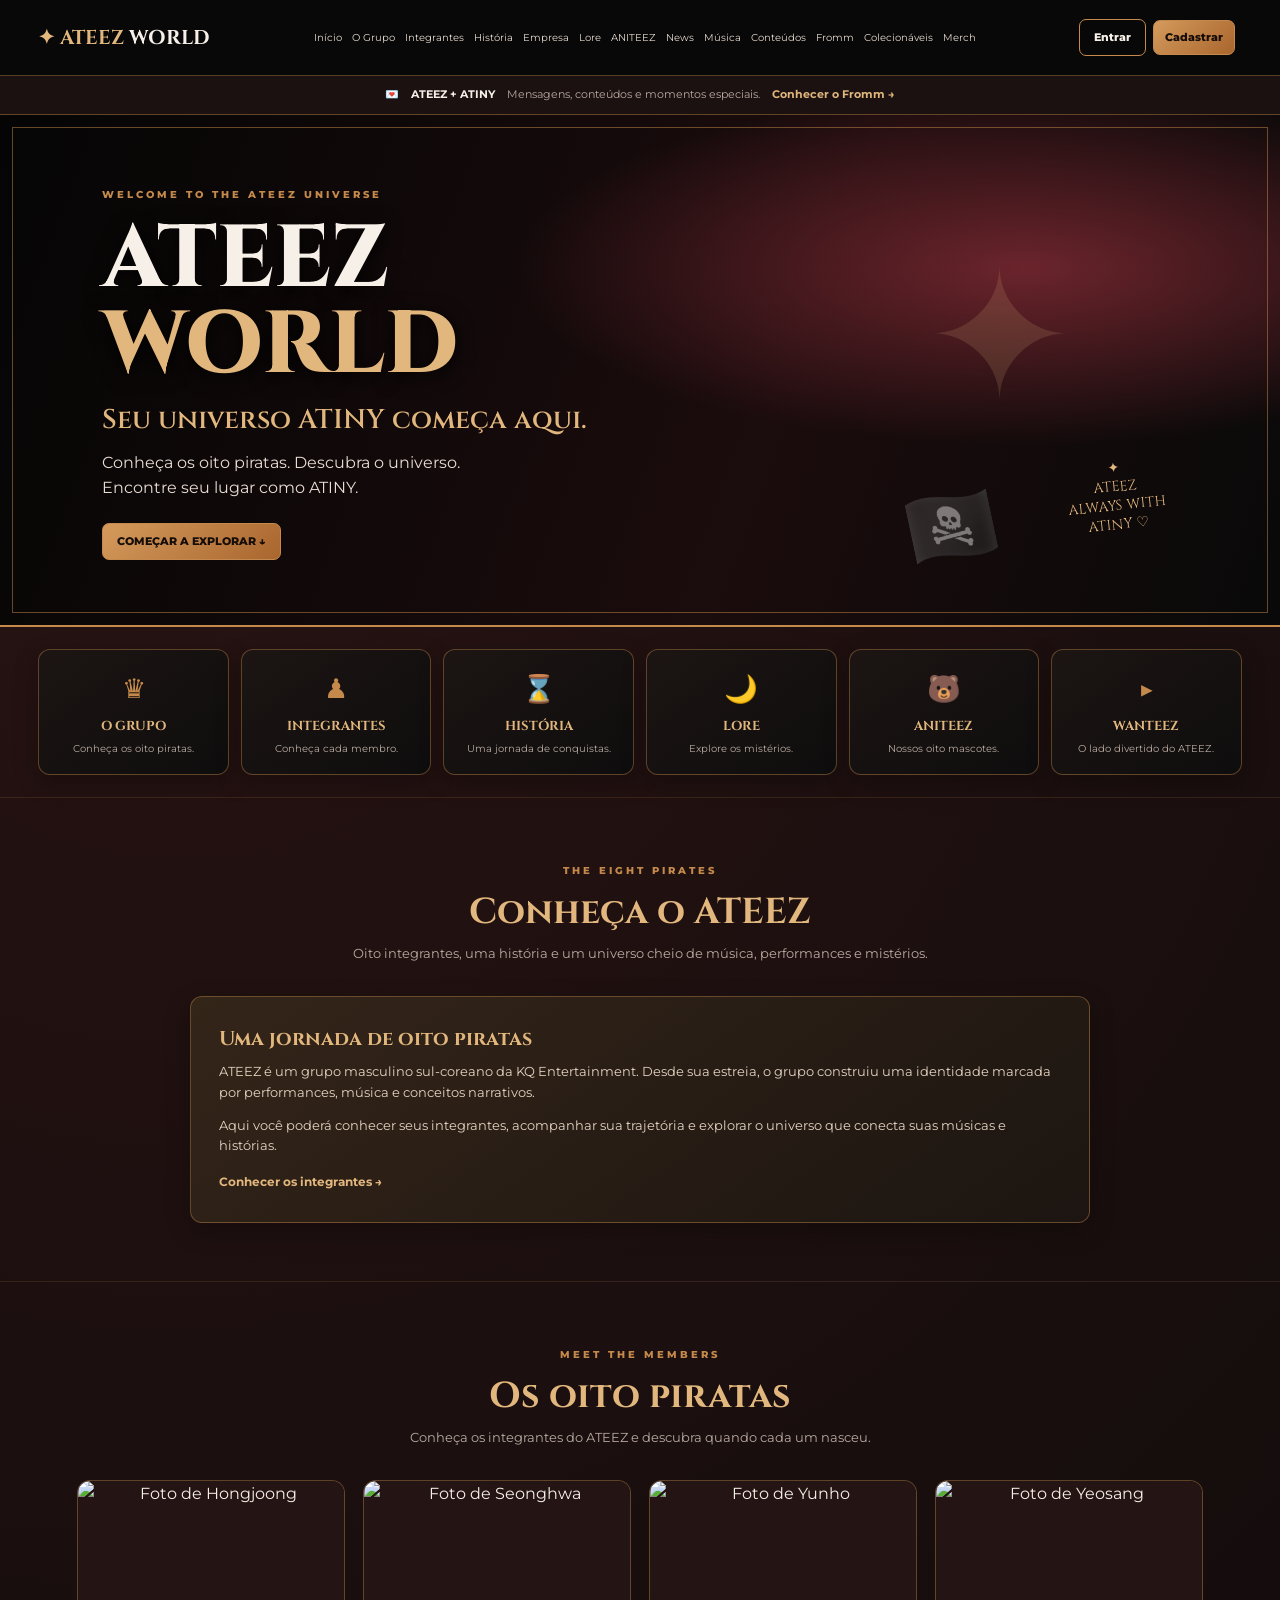
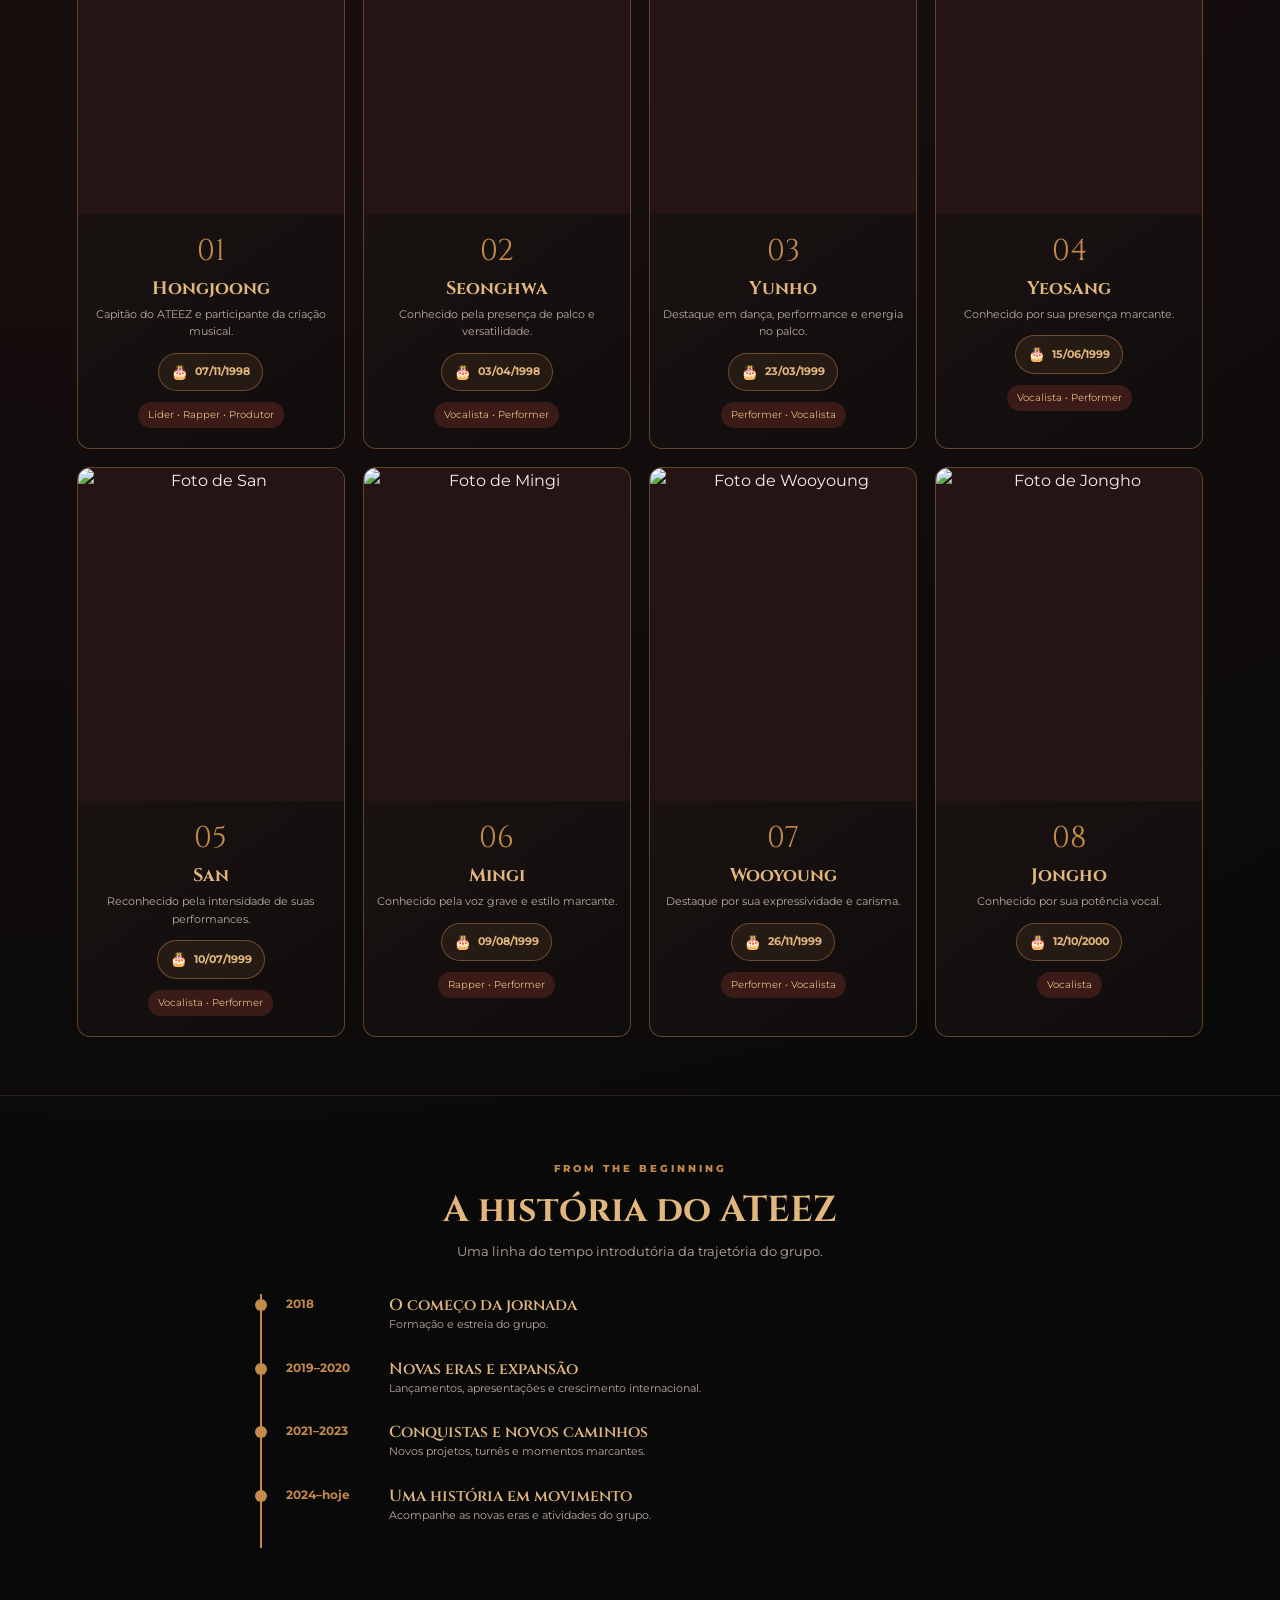
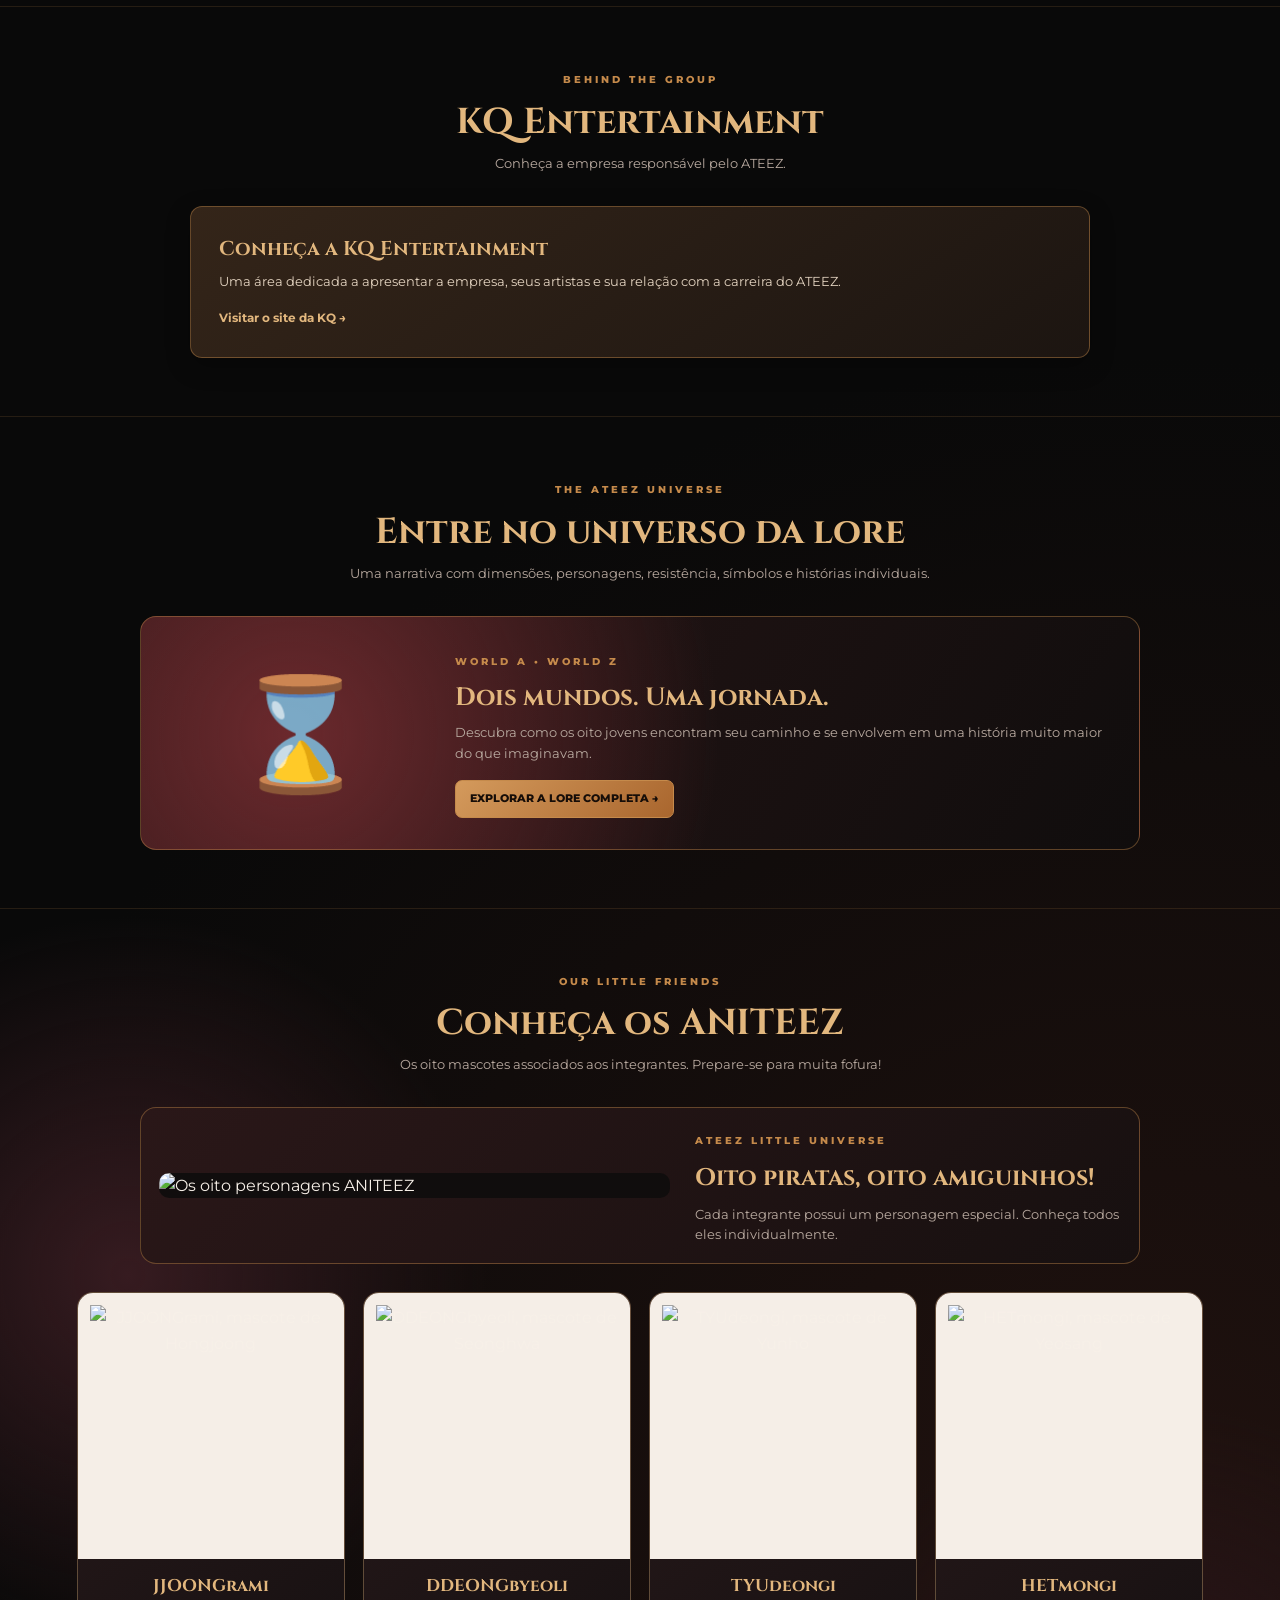
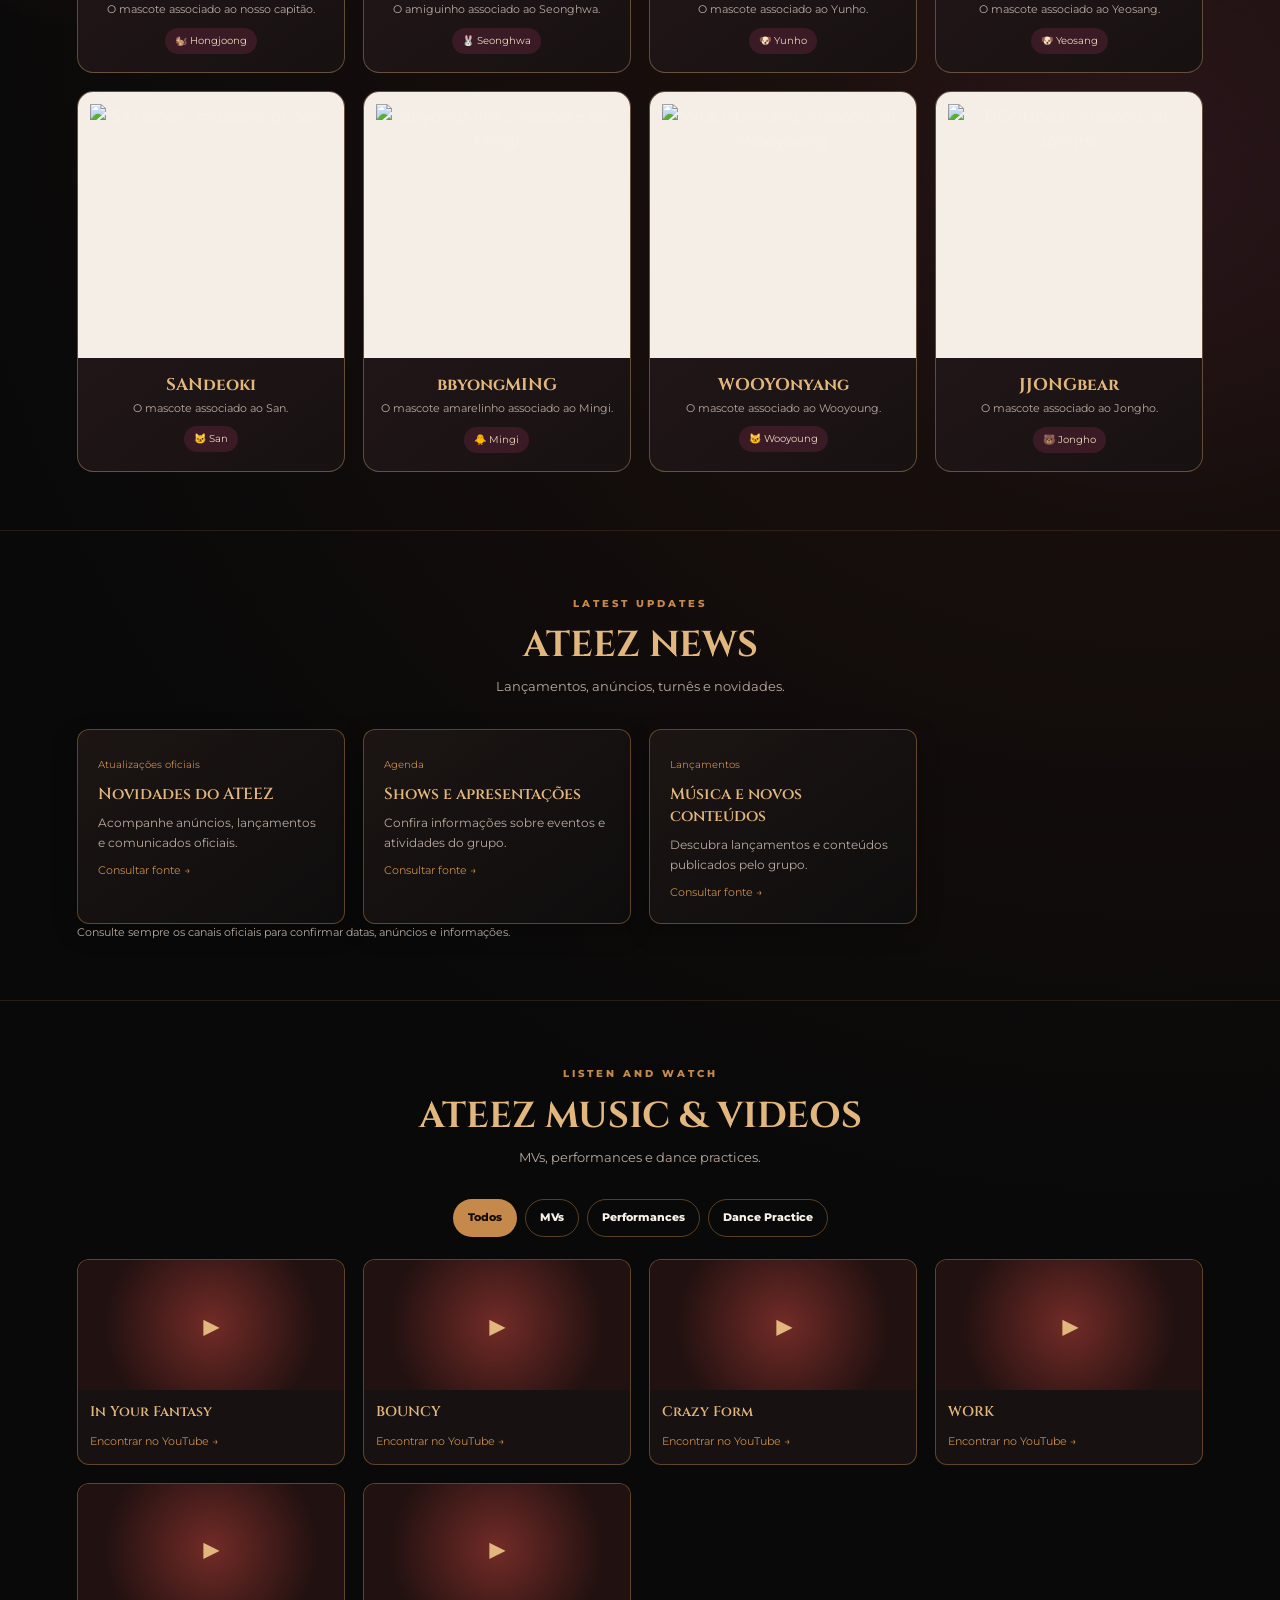
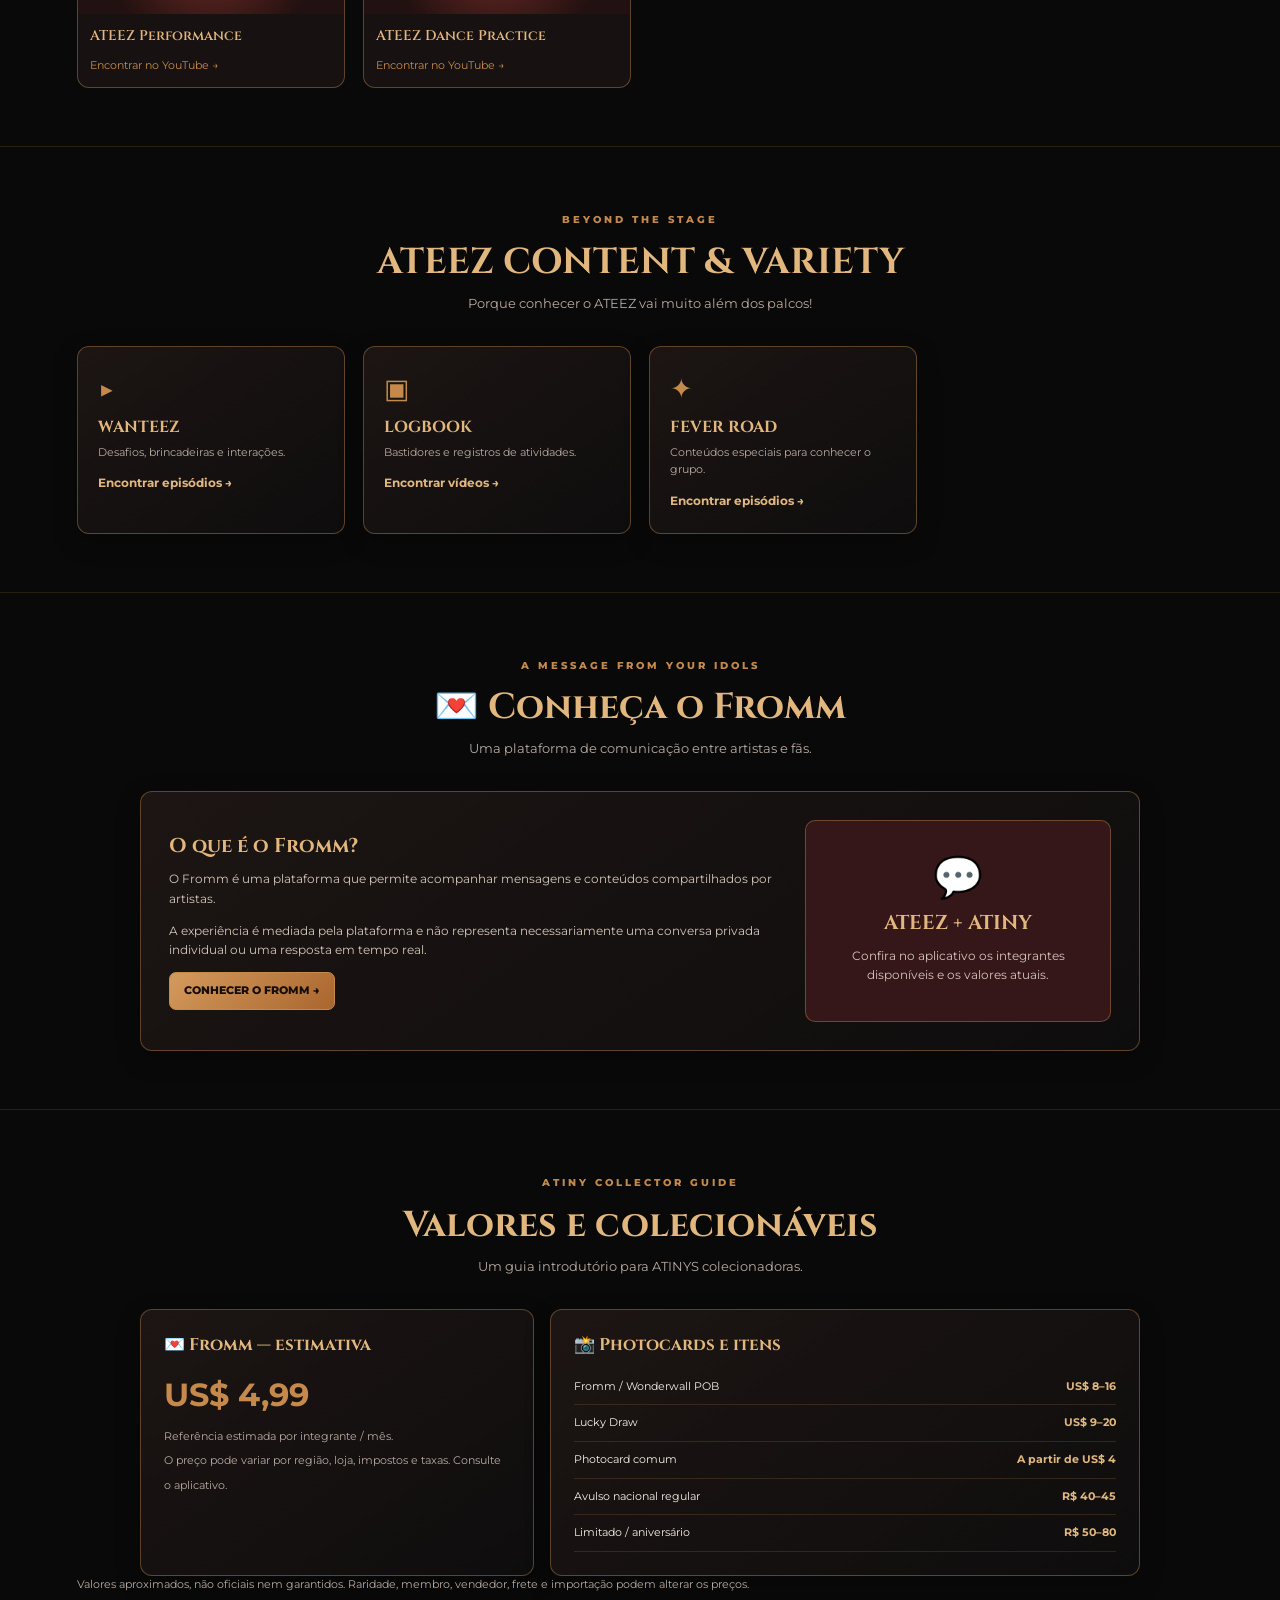
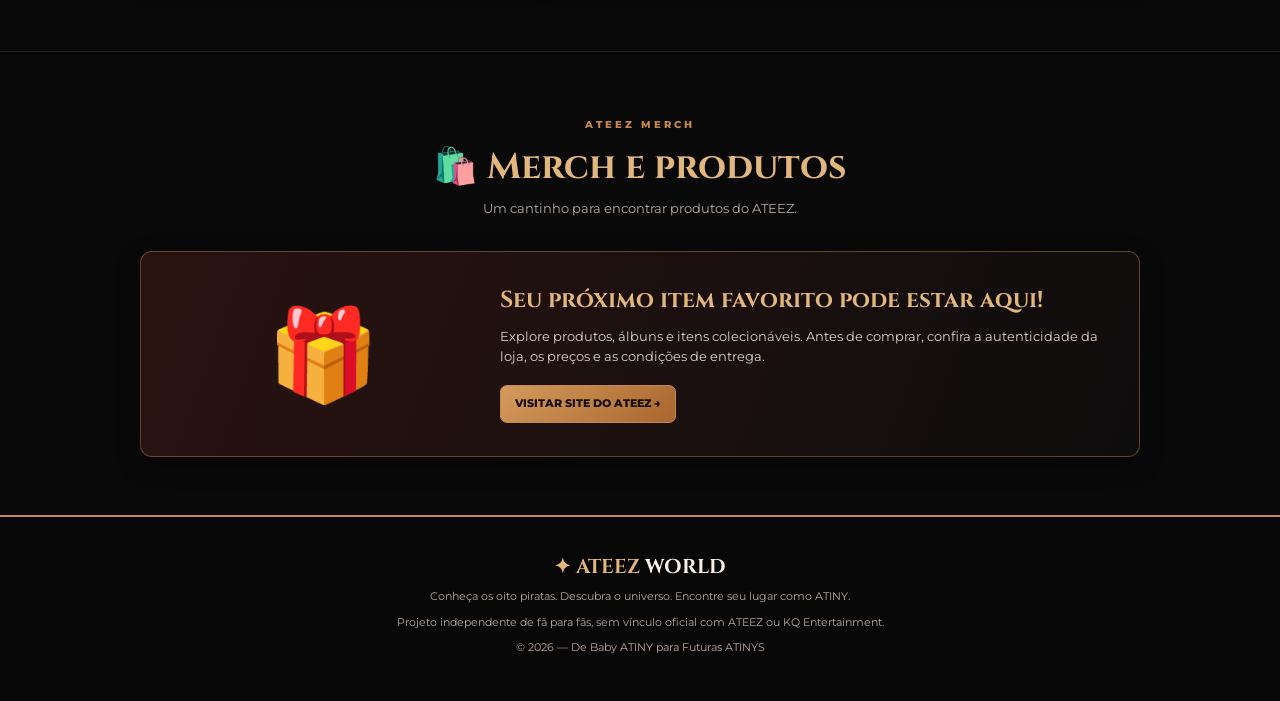
==== index.html @ a3a718c3 "Atualização Ateez World" ====
<!DOCTYPE html>
<html lang="pt-BR">
<head>
    <meta charset="UTF-8">
    <meta name="viewport" content="width=device-width, initial-scale=1.0">
    <meta name="description" content="ATEEZ WORLD — Conheça os oito piratas, descubra a lore e encontre seu lugar como ATINY.">
    <title>ATEEZ WORLD | Universo ATINY</title>

    <link rel="preconnect" href="https://fonts.googleapis.com">
    <link rel="preconnect" href="https://fonts.gstatic.com" crossorigin>
    <link href="https://fonts.googleapis.com/css2?family=Cinzel:wght@400;500;600;700;800&family=Montserrat:wght@400;500;600;700;800&display=swap" rel="stylesheet">

    <link rel="stylesheet" href="style.css">
    <script src="main.js" defer></script>
</head>

<body>

<header class="site-header">
    <a href="index.html" class="logo">✦ ATEEZ <span>WORLD</span></a>

    <button class="menu-toggle" id="menuToggle" aria-label="Abrir menu" aria-expanded="false">☰</button>

    <nav id="mainNav">
        <a href="#inicio">Início</a>
        <a href="#grupo">O Grupo</a>
        <a href="#integrantes">Integrantes</a>
        <a href="#historia">História</a>
        <a href="#empresa">Empresa</a>
        <a href="lore.html">Lore</a>
        <a href="#aniteez">ANITEEZ</a>
        <a href="#noticias">News</a>
        <a href="#videos">Música</a>
        <a href="#conteudos">Conteúdos</a>
        <a href="#fromm">Fromm</a>
        <a href="#colecionaveis">Colecionáveis</a>
        <a href="#merch">Merch</a>
    </nav>

    <div class="account-actions">
        <button class="outline" id="loginButton">Entrar</button>
        <button class="primary small" id="registerButton">Cadastrar</button>
        <span id="userGreeting"></span>
        <button class="outline hidden" id="logoutButton">Sair</button>
    </div>
</header>

<div class="fromm-strip">
    💌 <strong>ATEEZ + ATINY</strong>
    <span>Mensagens, conteúdos e momentos especiais.</span>
    <a href="#fromm">Conhecer o Fromm →</a>
</div>

<main>

    <!-- INÍCIO -->
    <section id="inicio" class="hero">
        <div class="hero-copy">
            <span class="eyebrow">WELCOME TO THE ATEEZ UNIVERSE</span>
            <h1>ATEEZ<br><em>WORLD</em></h1>
            <h2>Seu universo ATINY começa aqui.</h2>

            <p>
                Conheça os oito piratas.
                Descubra o universo.
                Encontre seu lugar como ATINY.
            </p>

            <a href="#grupo" class="primary">COMEÇAR A EXPLORAR ↓</a>
        </div>

        <div class="hero-note">
            ✦<br>ATEEZ<br>ALWAYS WITH<br>ATINY ♡
        </div>

        <div class="hero-decoration">🏴‍☠️</div>
    </section>

    <!-- ATALHOS -->
    <section class="quick-links">
        <a class="quick-card" href="#grupo">
            <span>♛</span>
            <h3>O GRUPO</h3>
            <p>Conheça os oito piratas.</p>
        </a>

        <a class="quick-card" href="#integrantes">
            <span>♟</span>
            <h3>INTEGRANTES</h3>
            <p>Conheça cada membro.</p>
        </a>

        <a class="quick-card" href="#historia">
            <span>⌛</span>
            <h3>HISTÓRIA</h3>
            <p>Uma jornada de conquistas.</p>
        </a>

        <a class="quick-card" href="lore.html">
            <span>🌙</span>
            <h3>LORE</h3>
            <p>Explore os mistérios.</p>
        </a>

        <a class="quick-card" href="#aniteez">
            <span>🐻</span>
            <h3>ANITEEZ</h3>
            <p>Nossos oito mascotes.</p>
        </a>

        <a class="quick-card" href="#conteudos">
            <span>▶</span>
            <h3>WANTEEZ</h3>
            <p>O lado divertido do ATEEZ.</p>
        </a>
    </section>

    <!-- O GRUPO -->
    <section id="grupo" class="section">
        <header class="section-heading">
            <span class="eyebrow">THE EIGHT PIRATES</span>
            <h2>Conheça o ATEEZ</h2>
            <p>Oito integrantes, uma história e um universo cheio de música, performances e mistérios.</p>
        </header>

        <div class="paper">
            <h3>Uma jornada de oito piratas</h3>
            <p>
                ATEEZ é um grupo masculino sul-coreano da KQ Entertainment.
                Desde sua estreia, o grupo construiu uma identidade marcada
                por performances, música e conceitos narrativos.
            </p>
            <p>
                Aqui você poderá conhecer seus integrantes, acompanhar sua
                trajetória e explorar o universo que conecta suas músicas e histórias.
            </p>
            <a href="#integrantes">Conhecer os integrantes →</a>
        </div>
    </section>

    <!-- INTEGRANTES -->
    <section id="integrantes" class="section">
        <header class="section-heading">
            <span class="eyebrow">MEET THE MEMBERS</span>
            <h2>Os oito piratas</h2>
            <p>Conheça os integrantes do ATEEZ e descubra quando cada um nasceu.</p>
        </header>

        <div id="memberGrid" class="grid member-grid"></div>
    </section>

    <!-- HISTÓRIA -->
    <section id="historia" class="section">
        <header class="section-heading">
            <span class="eyebrow">FROM THE BEGINNING</span>
            <h2>A história do ATEEZ</h2>
            <p>Uma linha do tempo introdutória da trajetória do grupo.</p>
        </header>

        <div class="timeline">
            <article>
                <b>2018</b>
                <div>
                    <h3>O começo da jornada</h3>
                    <p>Formação e estreia do grupo.</p>
                </div>
            </article>

            <article>
                <b>2019–2020</b>
                <div>
                    <h3>Novas eras e expansão</h3>
                    <p>Lançamentos, apresentações e crescimento internacional.</p>
                </div>
            </article>

            <article>
                <b>2021–2023</b>
                <div>
                    <h3>Conquistas e novos caminhos</h3>
                    <p>Novos projetos, turnês e momentos marcantes.</p>
                </div>
            </article>

            <article>
                <b>2024–hoje</b>
                <div>
                    <h3>Uma história em movimento</h3>
                    <p>Acompanhe as novas eras e atividades do grupo.</p>
                </div>
            </article>
        </div>
    </section>

    <!-- EMPRESA -->
    <section id="empresa" class="section">
        <header class="section-heading">
            <span class="eyebrow">BEHIND THE GROUP</span>
            <h2>KQ Entertainment</h2>
            <p>Conheça a empresa responsável pelo ATEEZ.</p>
        </header>

        <div class="paper">
            <h3>Conheça a KQ Entertainment</h3>
            <p>
                Uma área dedicada a apresentar a empresa, seus artistas
                e sua relação com a carreira do ATEEZ.
            </p>
            <a href="https://www.kqent.com/" target="_blank" rel="noopener noreferrer">
                Visitar o site da KQ →
            </a>
        </div>
    </section>

    <!-- LORE -->
    <section id="lore" class="section lore-preview">
        <header class="section-heading">
            <span class="eyebrow">THE ATEEZ UNIVERSE</span>
            <h2>Entre no universo da lore</h2>
            <p>
                Uma narrativa com dimensões, personagens, resistência,
                símbolos e histórias individuais.
            </p>
        </header>

        <div class="lore-preview-art">
            <div class="lore-symbol">⌛</div>
            <div>
                <span class="eyebrow">WORLD A • WORLD Z</span>
                <h3>Dois mundos. Uma jornada.</h3>
                <p>
                    Descubra como os oito jovens encontram seu caminho
                    e se envolvem em uma história muito maior do que imaginavam.
                </p>
                <a href="lore.html" class="primary">EXPLORAR A LORE COMPLETA →</a>
            </div>
        </div>
    </section>

    <!-- ANITEEZ -->
    <section id="aniteez" class="section aniteez-section">
        <header class="section-heading">
            <span class="eyebrow">OUR LITTLE FRIENDS</span>
            <h2>Conheça os ANITEEZ</h2>
            <p>Os oito mascotes associados aos integrantes. Prepare-se para muita fofura!</p>
        </header>

        <div class="aniteez-banner">
            <img
                src="aniteez/aniteez.jpg"
                alt="Os oito personagens ANITEEZ"
                loading="lazy"
            >
            <div>
                <span class="eyebrow">ATEEZ LITTLE UNIVERSE</span>
                <h3>Oito piratas, oito amiguinhos!</h3>
                <p>
                    Cada integrante possui um personagem especial.
                    Conheça todos eles individualmente.
                </p>
            </div>
        </div>

        <div id="aniteezGrid" class="grid aniteez-grid"></div>
    </section>

    <!-- NOTÍCIAS -->
    <section id="noticias" class="section">
        <header class="section-heading">
            <span class="eyebrow">LATEST UPDATES</span>
            <h2>ATEEZ NEWS</h2>
            <p>Lançamentos, anúncios, turnês e novidades.</p>
        </header>

        <div id="newsGrid" class="grid"></div>

        <p class="note">
            Consulte sempre os canais oficiais para confirmar datas,
            anúncios e informações.
        </p>
    </section>

    <!-- MÚSICA E VÍDEOS -->
    <section id="videos" class="section">
        <header class="section-heading">
            <span class="eyebrow">LISTEN AND WATCH</span>
            <h2>ATEEZ MUSIC & VIDEOS</h2>
            <p>MVs, performances e dance practices.</p>
        </header>

        <div class="filters">
            <button class="filter active" data-category="todos">Todos</button>
            <button class="filter" data-category="mv">MVs</button>
            <button class="filter" data-category="performance">Performances</button>
            <button class="filter" data-category="dance">Dance Practice</button>
        </div>

        <div id="videoGrid" class="grid"></div>
    </section>

    <!-- CONTEÚDOS -->
    <section id="conteudos" class="section">
        <header class="section-heading">
            <span class="eyebrow">BEYOND THE STAGE</span>
            <h2>ATEEZ CONTENT & VARIETY</h2>
            <p>Porque conhecer o ATEEZ vai muito além dos palcos!</p>
        </header>

        <div class="grid">
            <article class="tile">
                <span>▶</span>
                <h3>WANTEEZ</h3>
                <p>Desafios, brincadeiras e interações.</p>
                <a href="https://www.youtube.com/results?search_query=ATEEZ+WANTEEZ" target="_blank" rel="noopener noreferrer">Encontrar episódios →</a>
            </article>

            <article class="tile">
                <span>▣</span>
                <h3>LOGBOOK</h3>
                <p>Bastidores e registros de atividades.</p>
                <a href="https://www.youtube.com/results?search_query=ATEEZ+LOGBOOK" target="_blank" rel="noopener noreferrer">Encontrar vídeos →</a>
            </article>

            <article class="tile">
                <span>✦</span>
                <h3>FEVER ROAD</h3>
                <p>Conteúdos especiais para conhecer o grupo.</p>
                <a href="https://www.youtube.com/results?search_query=ATEEZ+FEVER+ROAD" target="_blank" rel="noopener noreferrer">Encontrar episódios →</a>
            </article>
        </div>
    </section>

    <!-- FROMM -->
    <section id="fromm" class="section">
        <header class="section-heading">
            <span class="eyebrow">A MESSAGE FROM YOUR IDOLS</span>
            <h2>💌 Conheça o Fromm</h2>
            <p>Uma plataforma de comunicação entre artistas e fãs.</p>
        </header>

        <div class="split-panel">
            <div>
                <h3>O que é o Fromm?</h3>
                <p>
                    O Fromm é uma plataforma que permite acompanhar
                    mensagens e conteúdos compartilhados por artistas.
                </p>
                <p>
                    A experiência é mediada pela plataforma e não representa
                    necessariamente uma conversa privada individual ou
                    uma resposta em tempo real.
                </p>
                <a class="primary" href="https://linktr.ee/fromm_official" target="_blank" rel="noopener noreferrer">
                    CONHECER O FROMM →
                </a>
            </div>

            <aside>
                <span>💬</span>
                <h3>ATEEZ + ATINY</h3>
                <p>Confira no aplicativo os integrantes disponíveis e os valores atuais.</p>
            </aside>
        </div>
    </section>

    <!-- COLECIONÁVEIS -->
    <section id="colecionaveis" class="section">
        <header class="section-heading">
            <span class="eyebrow">ATINY COLLECTOR GUIDE</span>
            <h2>Valores e colecionáveis</h2>
            <p>Um guia introdutório para ATINYS colecionadoras.</p>
        </header>

        <div class="price-grid">
            <article class="price-card">
                <h3>💌 Fromm — estimativa</h3>
                <strong class="big-price">US$ 4,99</strong>
                <p>Referência estimada por integrante / mês.</p>
                <small>
                    O preço pode variar por região, loja,
                    impostos e taxas. Consulte o aplicativo.
                </small>
            </article>

            <article class="price-card">
                <h3>📸 Photocards e itens</h3>

                <div class="price-row">
                    <span>Fromm / Wonderwall POB</span>
                    <b>US$ 8–16</b>
                </div>
                <div class="price-row">
                    <span>Lucky Draw</span>
                    <b>US$ 9–20</b>
                </div>
                <div class="price-row">
                    <span>Photocard comum</span>
                    <b>A partir de US$ 4</b>
                </div>
                <div class="price-row">
                    <span>Avulso nacional regular</span>
                    <b>R$ 40–45</b>
                </div>
                <div class="price-row">
                    <span>Limitado / aniversário</span>
                    <b>R$ 50–80</b>
                </div>
            </article>
        </div>

        <p class="note">
            Valores aproximados, não oficiais nem garantidos.
            Raridade, membro, vendedor, frete e importação podem alterar os preços.
        </p>
    </section>

    <!-- MERCH -->
    <section id="merch" class="section merch-section">
        <header class="section-heading">
            <span class="eyebrow">ATEEZ MERCH</span>
            <h2>🛍️ Merch e produtos</h2>
            <p>Um cantinho para encontrar produtos do ATEEZ.</p>
        </header>

        <div class="merch-panel">
            <div class="merch-art">🎁</div>
            <div>
                <h3>Seu próximo item favorito pode estar aqui!</h3>
                <p>
                    Explore produtos, álbuns e itens colecionáveis.
                    Antes de comprar, confira a autenticidade da loja,
                    os preços e as condições de entrega.
                </p>
                <a class="primary" href="https://www.ateezofficial.com/" target="_blank" rel="noopener noreferrer">
                    VISITAR SITE DO ATEEZ →
                </a>
            </div>
        </div>
    </section>

    <!-- LOGIN E CADASTRO DEMONSTRATIVOS -->
    <dialog id="accountDialog">
        <button class="dialog-close" id="closeDialog" aria-label="Fechar">×</button>

        <div class="dialog-content">
            <span class="eyebrow">WELCOME, ATINY</span>
            <h2 id="dialogTitle">Entre no ATEEZ WORLD</h2>
            <p id="dialogDescription">Acesse sua experiência no nosso portal de fãs.</p>

            <form id="accountForm">
                <label id="nameLabel" class="hidden" for="accountName">Seu nome</label>
                <input id="accountName" class="hidden" type="text" placeholder="Seu nome">

                <label for="accountEmail">E-mail</label>
                <input id="accountEmail" type="email" placeholder="seuemail@exemplo.com" required>

                <label for="accountPassword">Senha</label>
                <input id="accountPassword" type="password" placeholder="Digite sua senha" minlength="6" required>

                <button class="primary" id="submitAccount" type="submit">Entrar</button>
            </form>

            <p id="accountMessage" aria-live="polite"></p>

            <small>
                Protótipo demonstrativo: não é uma autenticação real.
                Não utilize senhas pessoais.
            </small>
        </div>
    </dialog>

</main>

<footer>
    <a href="index.html" class="logo">✦ ATEEZ <span>WORLD</span></a>
    <p>Conheça os oito piratas. Descubra o universo. Encontre seu lugar como ATINY.</p>
    <p>Projeto independente de fã para fãs, sem vínculo oficial com ATEEZ ou KQ Entertainment.</p>
    <small>© 2026 — De Baby ATINY para Futuras ATINYS</small>
</footer>

</body>
</html>
---- style.css ----
:root {
    --black: #090909;
    --dark: #15110f;
    --wine: #741923;
    --wine-light: #982b3b;
    --gold: #c58a4b;
    --light: #e2b77e;
    --cream: #ead9bd;
    --white: #f7f0e8;
    --muted: #b9aaa0;
    --border: rgba(197, 138, 75, 0.42);
}

* {
    box-sizing: border-box;
    margin: 0;
    padding: 0;
    scroll-behavior: smooth;
}

body {
    background:
        radial-gradient(circle at 15% 5%, #281313 0, transparent 30%),
        radial-gradient(circle at 90% 55%, #21120f 0, transparent 25%),
        var(--black);
    color: var(--white);
    font-family: 'Montserrat', sans-serif;
    line-height: 1.6;
}

a {
    color: inherit;
    text-decoration: none;
}

button, input {
    font: inherit;
}

button {
    cursor: pointer;
}

img {
    display: block;
    max-width: 100%;
}

.hidden {
    display: none !important;
}

/* CABEÇALHO */

.site-header {
    min-height: 76px;
    padding: 12px 3%;
    display: flex;
    align-items: center;
    justify-content: space-between;
    gap: 16px;
    background: rgba(9, 9, 9, 0.97);
    border-bottom: 1px solid var(--border);
    position: sticky;
    top: 0;
    z-index: 100;
    backdrop-filter: blur(12px);
}

.logo {
    font: 700 20px 'Cinzel', serif;
    color: var(--light);
    white-space: nowrap;
}

.logo span {
    color: var(--white);
}

nav {
    display: flex;
    gap: 10px;
    justify-content: center;
    flex-wrap: wrap;
}

nav a {
    font-size: 10px;
    color: #e5d9ce;
    transition: 0.2s;
}

nav a:hover {
    color: var(--light);
}

.account-actions {
    display: flex;
    gap: 7px;
    align-items: center;
}

.account-actions span {
    font-size: 11px;
    color: var(--light);
}

button, .primary, .outline {
    border-radius: 7px;
    padding: 9px 14px;
    font-weight: 800;
    font-size: 11px;
    border: 1px solid var(--gold);
}

.primary {
    display: inline-flex;
    align-items: center;
    justify-content: center;
    background: linear-gradient(135deg, #d49a5c, #a9662e);
    color: #160d08;
    transition: 0.2s;
}

.primary:hover {
    filter: brightness(1.12);
    transform: translateY(-2px);
}

.outline {
    background: transparent;
    color: var(--white);
}

.outline:hover {
    background: var(--wine);
}

.small {
    padding: 8px 11px;
}

.menu-toggle {
    display: none;
    background: transparent;
    color: var(--white);
}

/* FAIXA FROMM */

.fromm-strip {
    display: flex;
    gap: 12px;
    align-items: center;
    justify-content: center;
    flex-wrap: wrap;
    padding: 10px;
    background: #1b1110;
    border-bottom: 1px solid var(--border);
    font-size: 11px;
}

.fromm-strip span {
    color: var(--muted);
}

.fromm-strip a {
    color: var(--light);
    font-weight: 700;
}

/* HERO */

.hero {
    min-height: 470px;
    padding: 65px 8%;
    display: flex;
    align-items: center;
    position: relative;
    overflow: hidden;
    background:
        radial-gradient(ellipse at 80% 30%, #6b242c 0, transparent 35%),
        linear-gradient(110deg, #050505, #1b0c0d 60%, #090909);
    border-bottom: 2px solid var(--gold);
}

.hero::before {
    content: "";
    position: absolute;
    inset: 12px;
    border: 1px solid rgba(197, 138, 75, 0.5);
    pointer-events: none;
}

.hero::after {
    content: "✦";
    position: absolute;
    right: 16%;
    top: 15%;
    color: rgba(226, 183, 126, 0.16);
    font-size: 180px;
}

.hero-copy {
    position: relative;
    z-index: 2;
    max-width: 600px;
}

.eyebrow {
    font-size: 10px;
    letter-spacing: 3px;
    color: var(--gold);
    font-weight: 800;
}

.hero h1 {
    font: 800 clamp(48px, 8vw, 88px)/0.98 'Cinzel', serif;
    margin: 12px 0;
    text-shadow: 0 4px 20px black;
}

.hero h1 em {
    color: var(--light);
    font-style: normal;
}

.hero h2 {
    font: 600 clamp(18px, 3vw, 27px) 'Cinzel', serif;
    color: var(--light);
    margin-bottom: 12px;
}

.hero p {
    max-width: 430px;
    color: #e9ddd4;
    margin-bottom: 22px;
}

.hero-note {
    position: absolute;
    right: 9%;
    bottom: 18%;
    z-index: 2;
    font: 14px 'Cinzel', serif;
    color: var(--light);
    text-align: center;
    transform: rotate(-6deg);
}

.hero-decoration {
    position: absolute;
    right: 22%;
    bottom: 8%;
    font-size: 75px;
    opacity: 0.45;
    transform: rotate(-12deg);
}

/* ATALHOS */

.quick-links {
    display: grid;
    grid-template-columns: repeat(6, 1fr);
    gap: 12px;
    padding: 22px 3%;
}

.quick-card, .tile, .paper, .price-card,
.news-card, .split-panel, .merch-panel {
    background: linear-gradient(145deg, #1c1513, #0e0d0d);
    border: 1px solid var(--border);
    border-radius: 12px;
    box-shadow: 0 8px 25px #0004;
}

.quick-card {
    text-align: center;
    padding: 17px 8px;
    transition: 0.25s;
}

.quick-card:hover, .tile:hover, .news-card:hover {
    transform: translateY(-4px);
    border-color: var(--light);
}

.quick-card span, .tile > span {
    font-size: 27px;
    color: var(--gold);
}

.quick-card h3, .tile h3 {
    font: 700 13px 'Cinzel', serif;
    color: var(--light);
    margin: 6px 0;
}

.quick-card p {
    font-size: 10px;
    color: var(--muted);
}

/* SEÇÕES */

.section {
    padding: 58px 6%;
    border-top: 1px solid #c58a4b26;
    scroll-margin-top: 100px;
}

.section-heading {
    text-align: center;
    max-width: 760px;
    margin: 0 auto 32px;
}

.section-heading h2 {
    font: 700 clamp(24px, 4vw, 36px) 'Cinzel', serif;
    color: var(--light);
    margin: 7px 0;
}

.section-heading p {
    font-size: 13px;
    color: var(--muted);
}

.paper {
    max-width: 900px;
    margin: auto;
    padding: 28px;
    background: linear-gradient(145deg, #342519, #1c1511);
}

.paper h3 {
    font: 700 20px 'Cinzel', serif;
    color: var(--light);
    margin-bottom: 9px;
}

.paper p {
    color: #e4d4c1;
    font-size: 13px;
    margin-bottom: 12px;
}

.paper a, .tile a {
    color: var(--light);
    font-size: 12px;
    font-weight: 700;
}

/* GRIDS */

.grid {
    display: grid;
    grid-template-columns: repeat(4, minmax(0, 1fr));
    gap: 18px;
}

/* INTEGRANTES */

.member-card {
    overflow: hidden;
    text-align: center;
    background: linear-gradient(145deg, #211615, #100d0d);
    border: 1px solid var(--border);
    border-radius: 13px;
    transition: 0.25s;
}

.member-card:hover {
    transform: translateY(-5px);
    border-color: var(--light);
    box-shadow: 0 12px 30px #0008;
}

.member-image {
    width: 100%;
    aspect-ratio: 4 / 5;
    object-fit: cover;
    object-position: center top;
    background: #241514;
}

.member-info {
    padding: 17px 13px 20px;
}

.member-number {
    font: 30px 'Cinzel', serif;
    color: var(--gold);
}

.member-card h3 {
    font: 700 18px 'Cinzel', serif;
    color: var(--light);
    margin: 5px 0;
}

.member-card p {
    font-size: 11px;
    color: var(--muted);
}

/* NOVO: DATA DE NASCIMENTO */

.member-birthday {
    display: inline-flex;
    align-items: center;
    justify-content: center;
    gap: 7px;
    margin-top: 12px;
    padding: 7px 12px;
    border: 1px solid rgba(197, 138, 75, 0.45);
    border-radius: 20px;
    background: rgba(197, 138, 75, 0.10);
    color: var(--light);
    font-size: 11px;
    font-weight: 700;
}

.member-birthday span {
    font-size: 14px;
}

.member-role {
    display: inline-block;
    margin-top: 11px;
    padding: 5px 10px;
    border-radius: 20px;
    background: #3a1b18;
    color: var(--light);
    font-size: 10px;
}

/* HISTÓRIA */

.timeline {
    max-width: 760px;
    margin: auto;
    border-left: 2px solid var(--gold);
    padding-left: 24px;
}

.timeline article {
    position: relative;
    padding-bottom: 24px;
    display: flex;
    gap: 18px;
}

.timeline article::before {
    content: "";
    position: absolute;
    left: -31px;
    top: 5px;
    width: 12px;
    height: 12px;
    border-radius: 50%;
    background: var(--gold);
}

.timeline article > b {
    color: var(--gold);
    font-size: 12px;
    min-width: 85px;
}

.timeline h3 {
    font: 600 16px 'Cinzel', serif;
    color: var(--light);
}

.timeline p, .note {
    font-size: 11px;
    color: var(--muted);
}

/* TILES */

.tile {
    padding: 20px;
    transition: 0.25s;
}

.tile h3 {
    font-size: 16px;
}

.tile p {
    font-size: 11px;
    color: var(--muted);
}

.tile a {
    display: inline-block;
    margin-top: 12px;
}

/* PRÉVIA DA LORE */

.lore-preview-art {
    max-width: 1000px;
    margin: auto;
    padding: 28px;
    display: grid;
    grid-template-columns: 0.8fr 2fr;
    gap: 24px;
    align-items: center;
    background:
        radial-gradient(circle at 15% 50%, #6b292d, transparent 50%),
        linear-gradient(120deg, #281616, #100d0d);
    border: 1px solid var(--border);
    border-radius: 16px;
}

.lore-symbol {
    font-size: 110px;
    text-align: center;
    color: var(--gold);
}

.lore-preview-art h3 {
    font: 700 25px 'Cinzel', serif;
    color: var(--light);
    margin: 8px 0;
}

.lore-preview-art p {
    color: var(--muted);
    font-size: 13px;
    margin-bottom: 17px;
}

/* ANITEEZ */

.aniteez-section {
    background:
        radial-gradient(circle at 10% 30%, #361b20 0, transparent 25%),
        radial-gradient(circle at 90% 70%, #29151a 0, transparent 25%);
}

.aniteez-banner {
    max-width: 1000px;
    margin: 0 auto 28px;
    padding: 18px;
    display: grid;
    grid-template-columns: 1.2fr 1fr;
    gap: 25px;
    align-items: center;
    background: linear-gradient(135deg, #2a1718, #171010);
    border: 1px solid var(--border);
    border-radius: 16px;
}

.aniteez-banner img {
    width: 100%;
    max-height: 310px;
    object-fit: contain;
    border-radius: 10px;
    background: #100d0d;
}

.aniteez-banner h3 {
    font: 700 24px 'Cinzel', serif;
    color: var(--light);
    margin: 10px 0;
}

.aniteez-banner p {
    color: var(--muted);
    font-size: 13px;
}

.aniteez-card {
    overflow: hidden;
    text-align: center;
    background: linear-gradient(145deg, #291a1b, #171112);
    border: 1px solid rgba(226, 183, 126, 0.35);
    border-radius: 16px;
    transition: 0.25s;
}

.aniteez-card:hover {
    transform: translateY(-6px) rotate(-0.5deg);
    border-color: #e2b77e;
    box-shadow: 0 12px 28px #0007;
}

.aniteez-image {
    width: 100%;
    aspect-ratio: 1 / 1;
    object-fit: contain;
    padding: 12px;
    background: #f5eee7;
}

.aniteez-info {
    padding: 15px 12px 18px;
}

.aniteez-info h3 {
    font: 700 17px 'Cinzel', serif;
    color: var(--light);
    margin-bottom: 4px;
}

.aniteez-info p {
    font-size: 11px;
    color: var(--muted);
}

.aniteez-info span {
    display: inline-block;
    margin-top: 9px;
    padding: 5px 10px;
    background: #3a1b25;
    color: var(--cream);
    border-radius: 20px;
    font-size: 10px;
}

/* NOTÍCIAS */

.news-card {
    padding: 20px;
    transition: 0.2s;
}

.news-card time {
    color: var(--gold);
    font-size: 10px;
}

.news-card h3 {
    font: 600 16px 'Cinzel', serif;
    color: var(--light);
    margin: 8px 0;
}

.news-card p {
    font-size: 12px;
    color: var(--muted);
}

.news-card a {
    display: inline-block;
    margin-top: 10px;
    color: var(--gold);
    font-size: 11px;
}

/* VÍDEOS */

.filters {
    display: flex;
    gap: 8px;
    justify-content: center;
    flex-wrap: wrap;
    margin-bottom: 22px;
}

.filter {
    border-radius: 22px;
    background: transparent;
    color: var(--white);
    border: 1px solid var(--border);
}

.filter.active, .filter:hover {
    background: var(--gold);
    color: #160d08;
}

.video-card {
    overflow: hidden;
    border: 1px solid var(--border);
    border-radius: 12px;
    background: #171211;
}

.video-art {
    min-height: 130px;
    display: grid;
    place-items: center;
    background: radial-gradient(circle, #722b27, #211110 72%);
    font-size: 38px;
    color: var(--light);
}

.video-card h3 {
    font: 600 14px 'Cinzel', serif;
    color: var(--light);
    padding: 12px;
}

.video-card a {
    display: block;
    padding: 0 12px 13px;
    color: var(--gold);
    font-size: 11px;
}

/* FROMM */

.split-panel {
    max-width: 1000px;
    margin: auto;
    padding: 28px;
    display: grid;
    grid-template-columns: 2fr 1fr;
    gap: 24px;
    align-items: center;
}

.split-panel h3 {
    font: 700 20px 'Cinzel', serif;
    color: var(--light);
    margin-bottom: 10px;
}

.split-panel p {
    font-size: 12px;
    color: #d4c6ba;
    margin-bottom: 13px;
}

.split-panel aside {
    text-align: center;
    padding: 24px;
    background: #351619;
    border: 1px solid var(--border);
    border-radius: 10px;
}

.split-panel aside span {
    font-size: 40px;
}

/* COLECIONÁVEIS */

.price-grid {
    display: grid;
    grid-template-columns: 1fr 1.5fr;
    gap: 16px;
    max-width: 1000px;
    margin: auto;
}

.price-card {
    padding: 23px;
}

.price-card h3 {
    font: 700 17px 'Cinzel', serif;
    color: var(--light);
    margin-bottom: 13px;
}

.price-card p, .price-card small {
    font-size: 11px;
    color: var(--muted);
}

.big-price {
    display: block;
    font-size: 32px;
    color: var(--gold);
    margin: 8px 0;
}

.price-row {
    display: flex;
    justify-content: space-between;
    gap: 12px;
    padding: 9px 0;
    border-bottom: 1px solid #c58a4b30;
    font-size: 11px;
}

.price-row b {
    color: var(--light);
    text-align: right;
}

/* MERCH */

.merch-panel {
    max-width: 1000px;
    margin: auto;
    padding: 30px;
    display: grid;
    grid-template-columns: 1fr 2fr;
    gap: 25px;
    align-items: center;
    background: linear-gradient(110deg, #291311, #0e0d0d);
}

.merch-art {
    font-size: 90px;
    text-align: center;
}

.merch-panel h3 {
    font: 700 23px 'Cinzel', serif;
    color: var(--light);
    margin-bottom: 10px;
}

.merch-panel p {
    font-size: 13px;
    color: #e0d0c2;
    margin-bottom: 18px;
}

/* LOGIN */

dialog {
    width: min(440px, 92%);
    margin: auto;
    padding: 0;
    border: 1px solid var(--gold);
    border-radius: 14px;
    background: #15100f;
    color: var(--white);
}

dialog::backdrop {
    background: #000c;
    backdrop-filter: blur(4px);
}

.dialog-content {
    padding: 30px;
}

.dialog-content h2 {
    font: 700 22px 'Cinzel', serif;
    color: var(--light);
    margin: 8px 0;
}

.dialog-content p, .dialog-content small {
    font-size: 11px;
    color: var(--muted);
}

.dialog-content form {
    display: grid;
    gap: 8px;
    margin: 15px 0;
}

.dialog-content label {
    font-size: 11px;
    color: var(--light);
}

.dialog-content input {
    padding: 12px;
    border: 1px solid var(--border);
    border-radius: 7px;
    background: #090909;
    color: var(--white);
}

.dialog-content button {
    margin-top: 8px;
}

.dialog-close {
    float: right;
    background: none;
    border: 0;
    color: var(--white);
    font-size: 27px;
}

/* RODAPÉ */

footer {
    text-align: center;
    padding: 36px 20px;
    background: #080707;
    border-top: 2px solid var(--gold);
}

footer p, footer small {
    display: block;
    color: var(--muted);
    font-size: 11px;
    margin: 8px;
}

/* RESPONSIVIDADE */

@media (max-width: 1100px) {
    nav {
        gap: 7px;
    }

    nav a {
        font-size: 9px;
    }

    .quick-links {
        grid-template-columns: repeat(3, 1fr);
    }

    .grid {
        grid-template-columns: repeat(2, minmax(0, 1fr));
    }
}

@media (max-width: 760px) {
    .site-header {
        flex-wrap: wrap;
    }

    .menu-toggle {
        display: block;
    }

    .site-header nav {
        display: none;
        order: 4;
        width: 100%;
        flex-direction: column;
        align-items: stretch;
    }

    .site-header nav.open {
        display: flex;
    }

    .site-header nav a {
        padding: 7px;
        font-size: 12px;
    }

    .account-actions {
        width: 100%;
        justify-content: flex-end;
    }

    .fromm-strip span {
        display: none;
    }

    .hero {
        min-height: 390px;
        padding: 55px 7%;
    }

    .hero-note, .hero-decoration {
        display: none;
    }

    .quick-links {
        grid-template-columns: repeat(2, 1fr);
    }

    .section {
        padding: 45px 5%;
    }

    .grid, .price-grid, .split-panel,
    .merch-panel, .aniteez-banner,
    .lore-preview-art {
        grid-template-columns: 1fr;
    }

    .merch-art {
        font-size: 55px;
    }

    .aniteez-banner img {
        max-height: 240px;
    }

    .member-image {
        aspect-ratio: 4 / 4.5;
    }
}

@media (max-width: 400px) {
    .logo {
        font-size: 16px;
    }

    .quick-card h3 {
        font-size: 11px;
    }

    .account-actions button {
        padding: 7px 9px;
    }

    .grid {
        grid-template-columns: 1fr;
    }
}
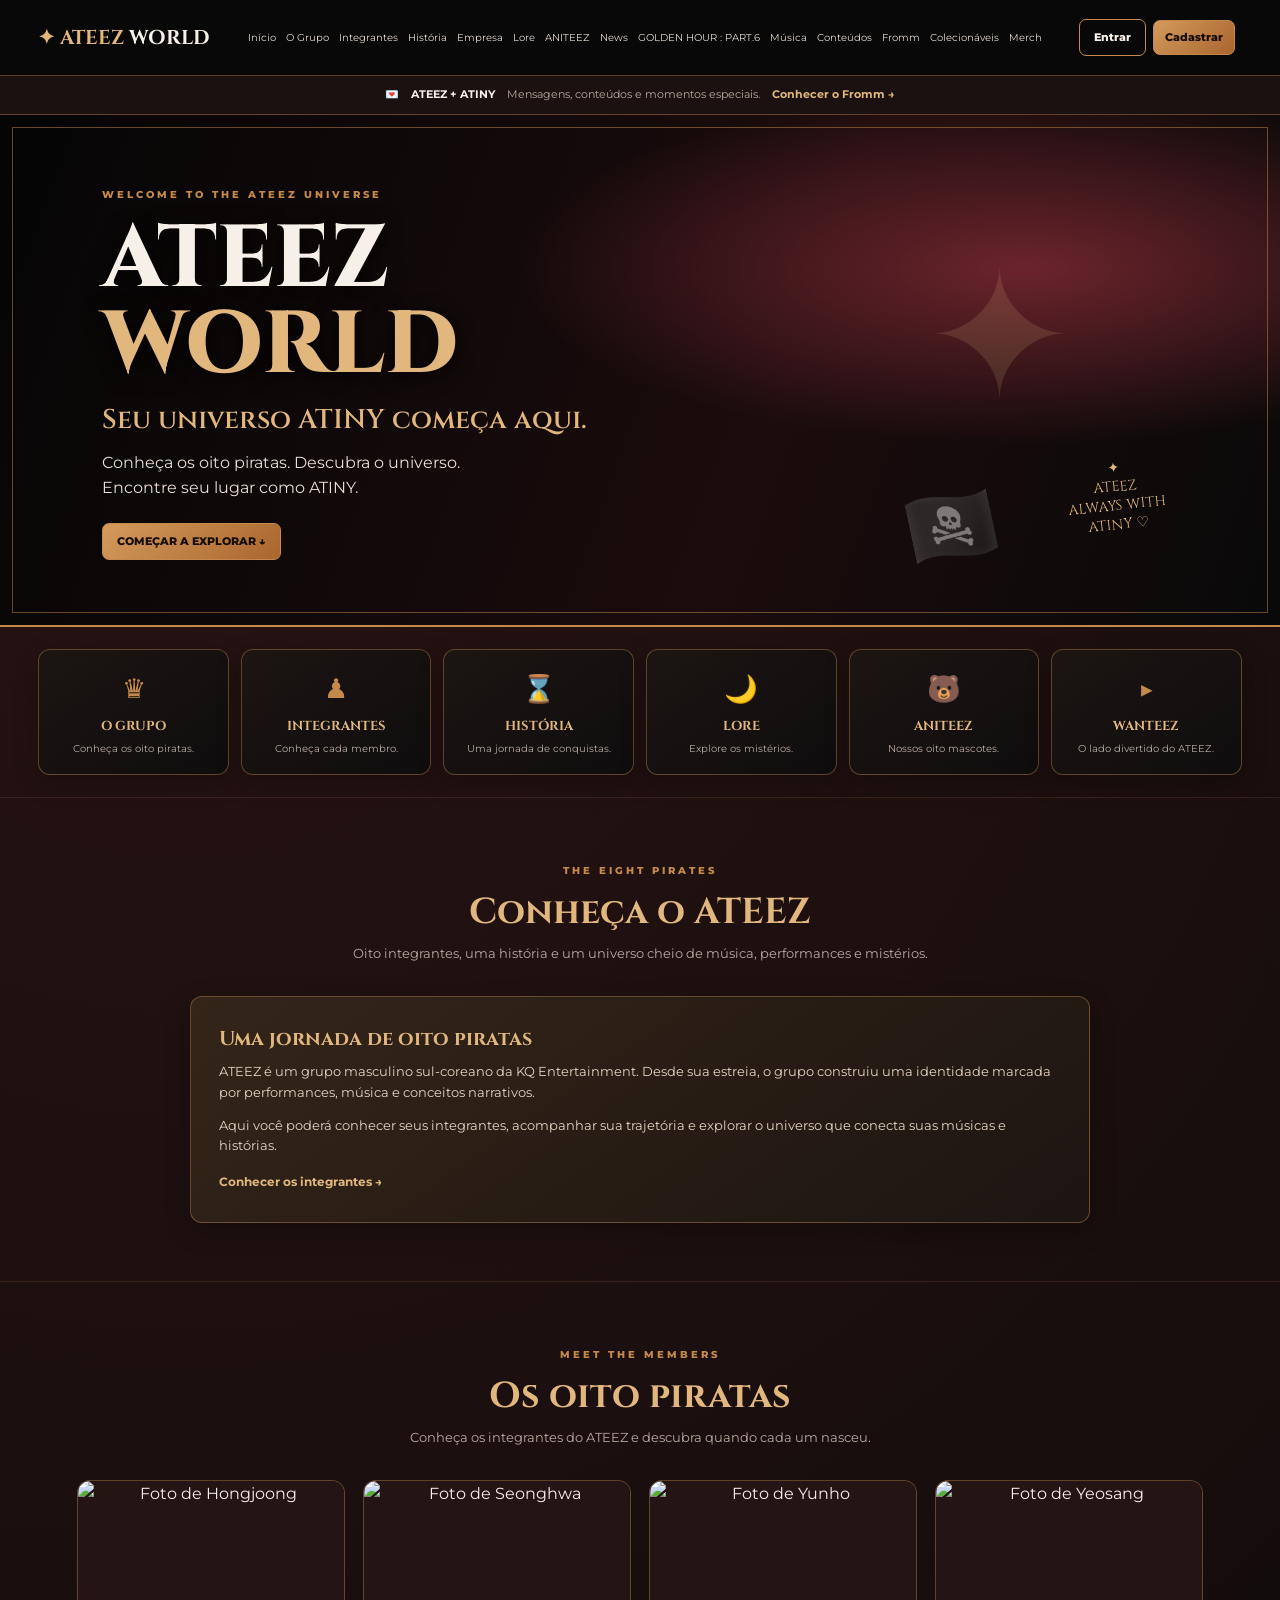
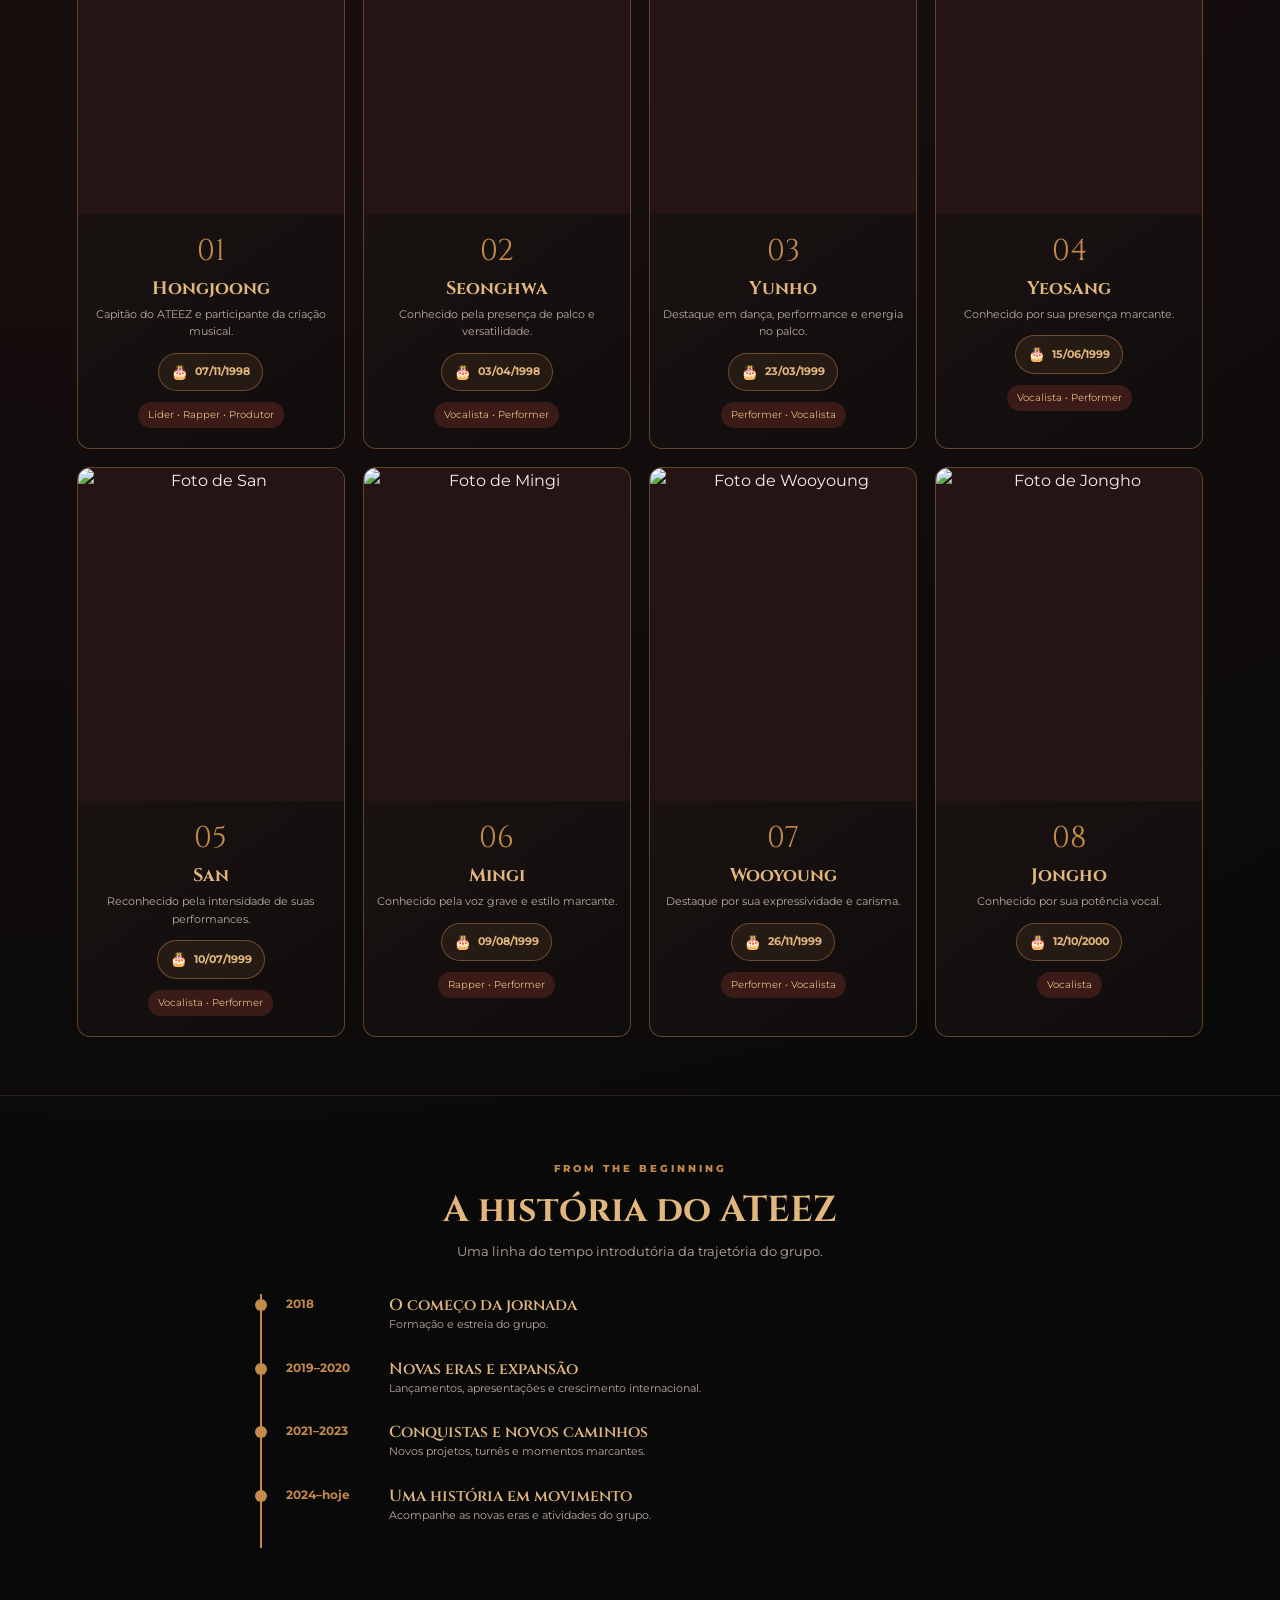
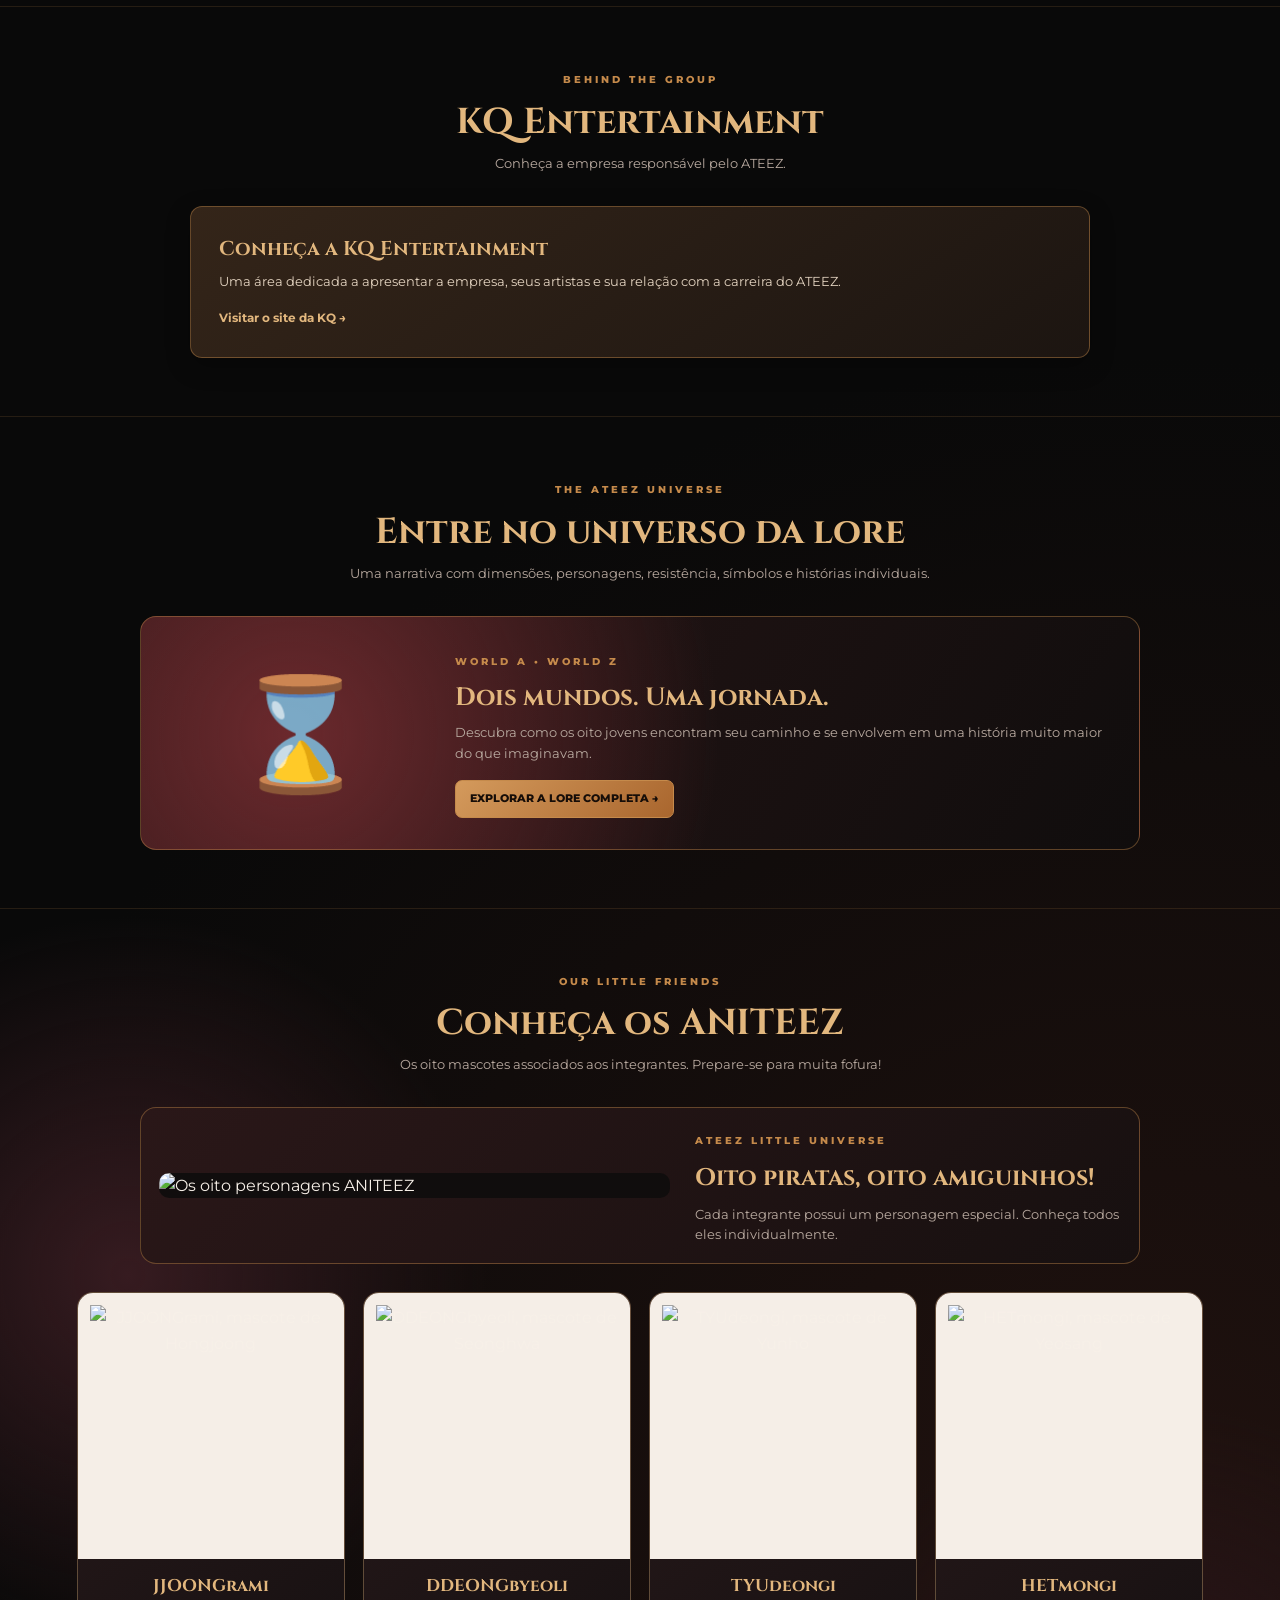
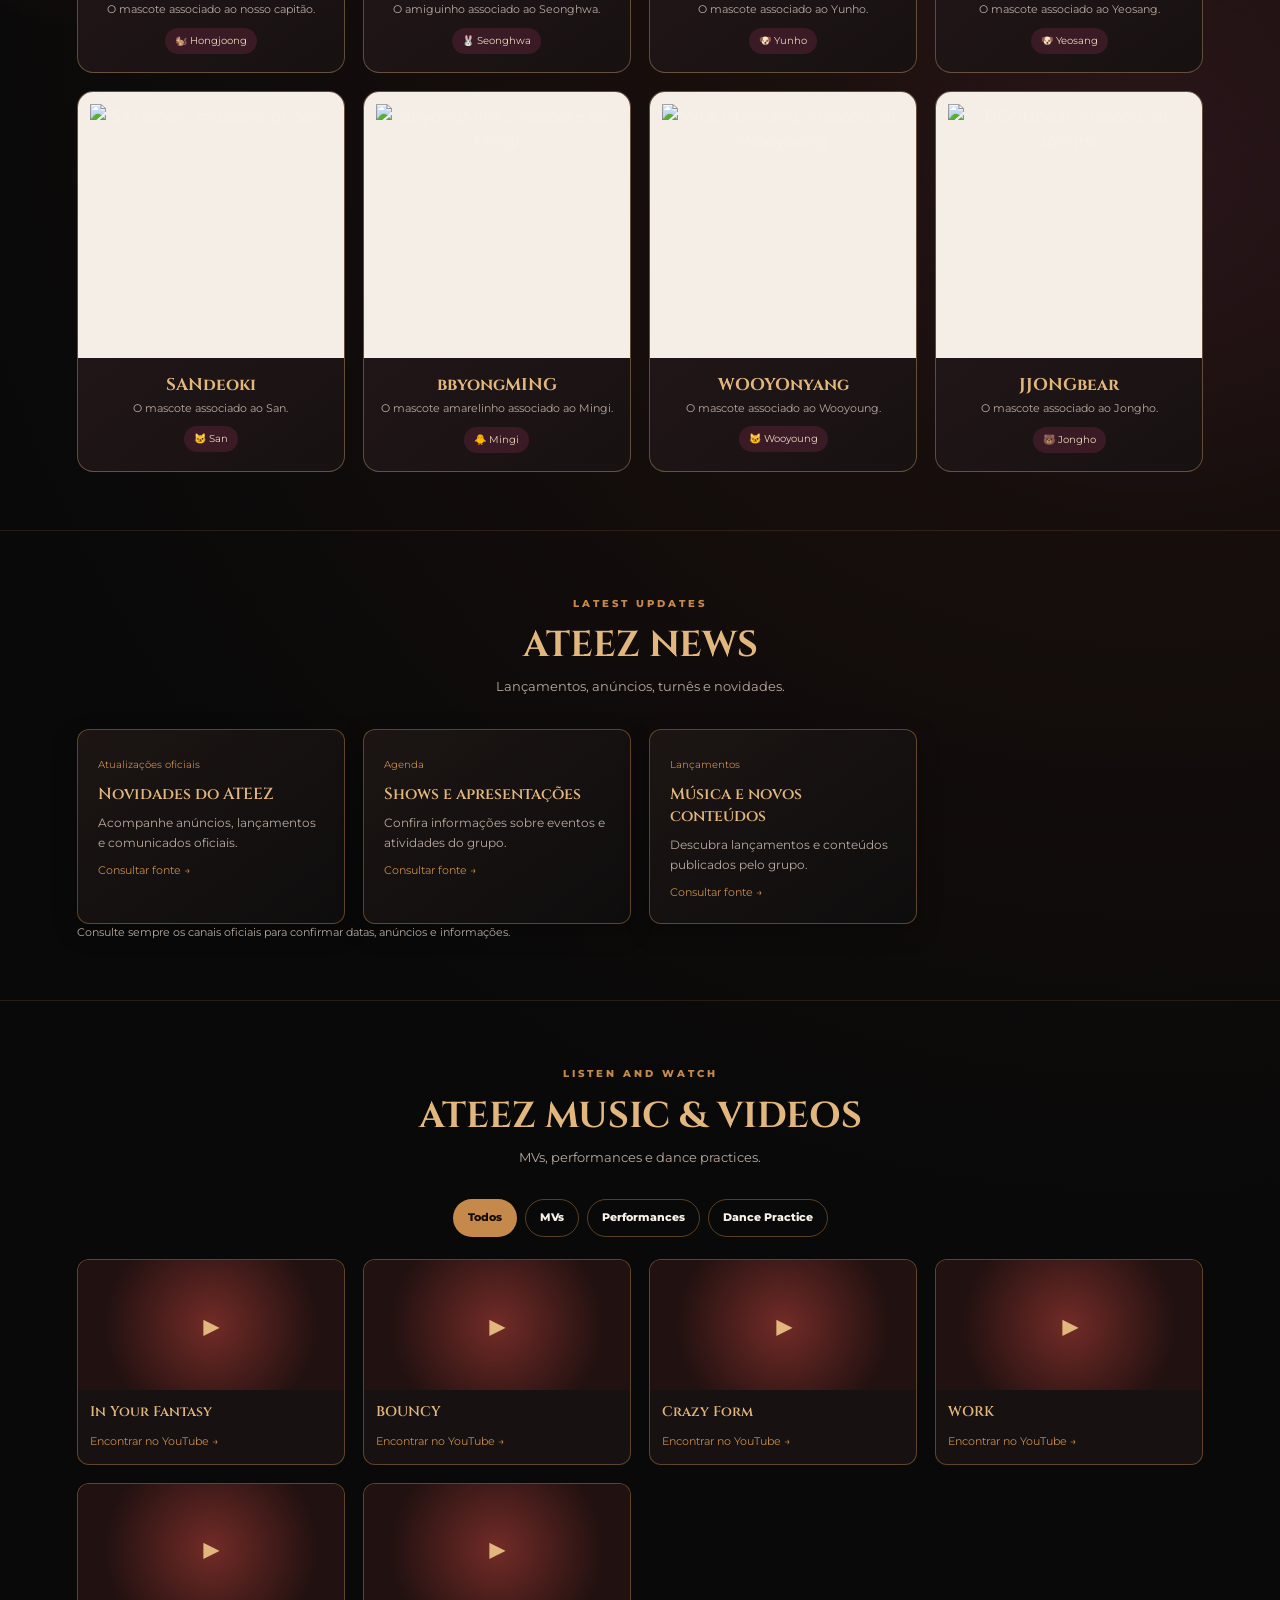
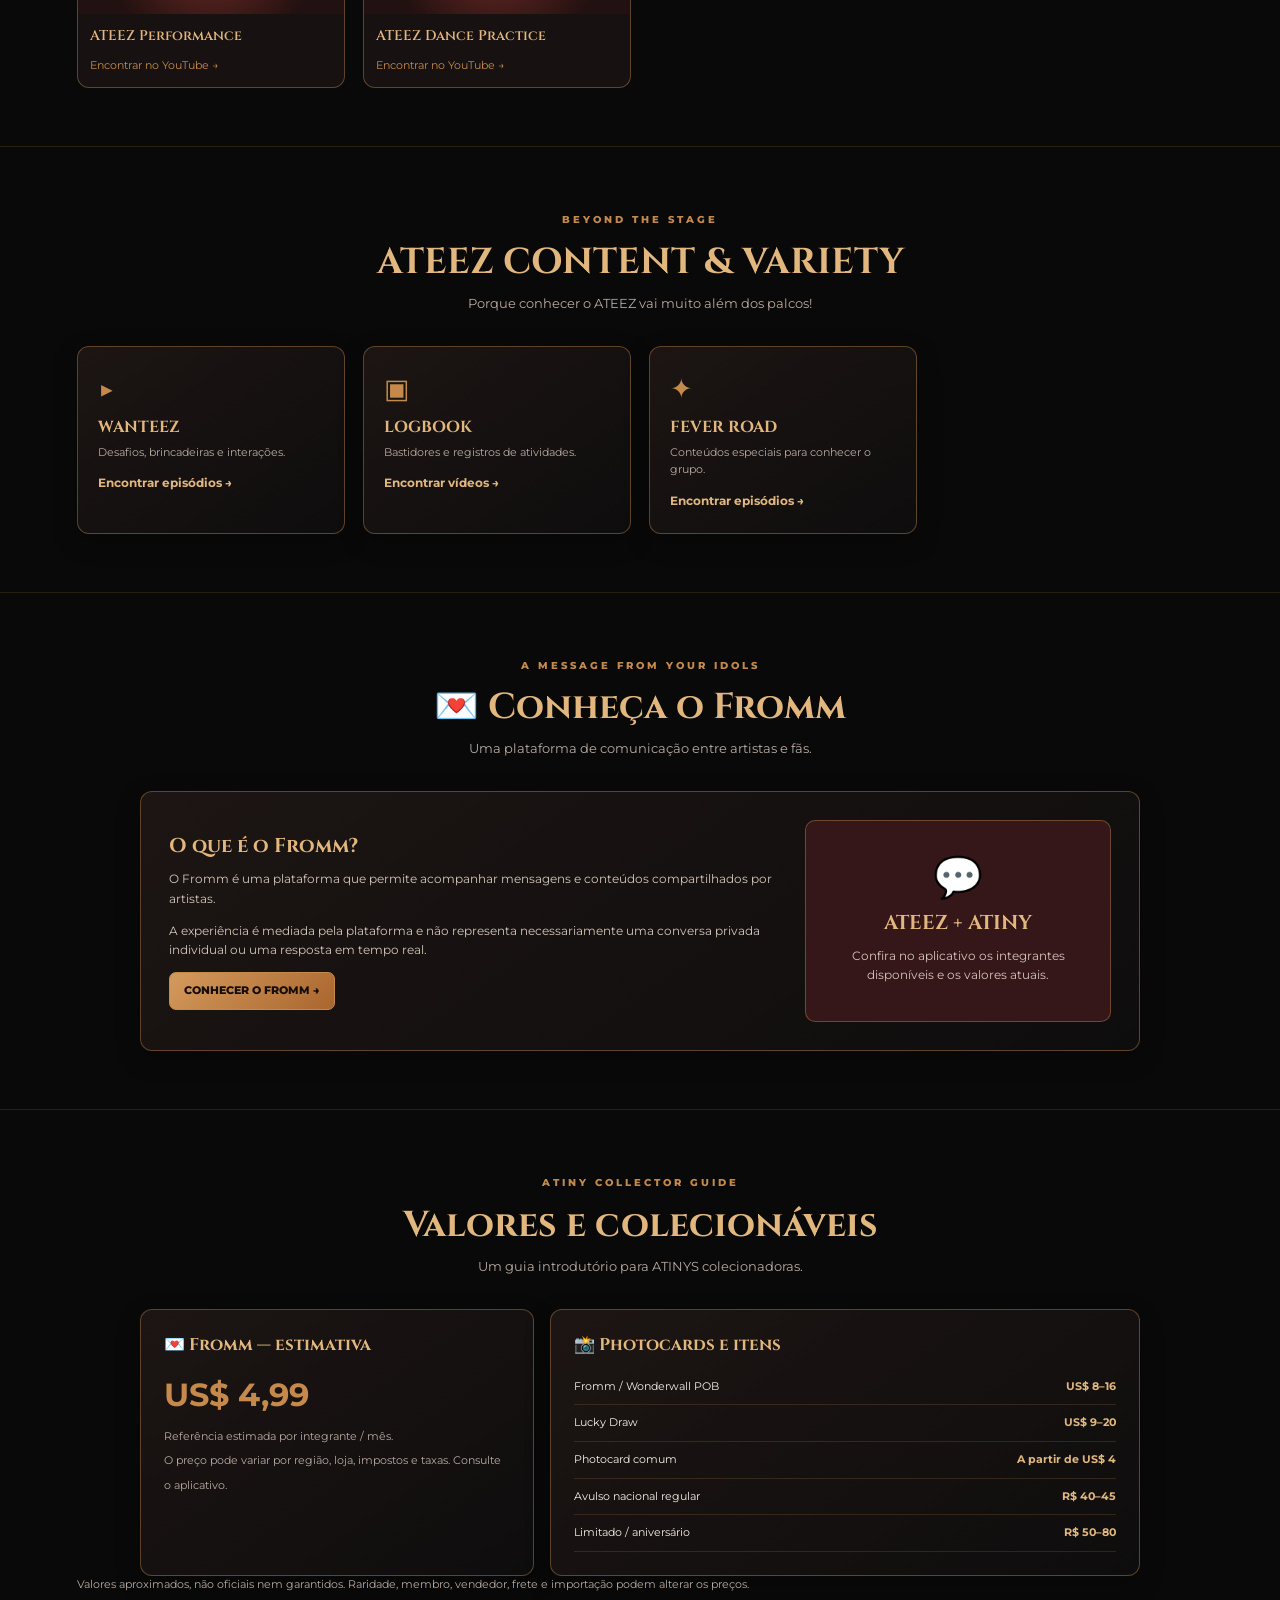
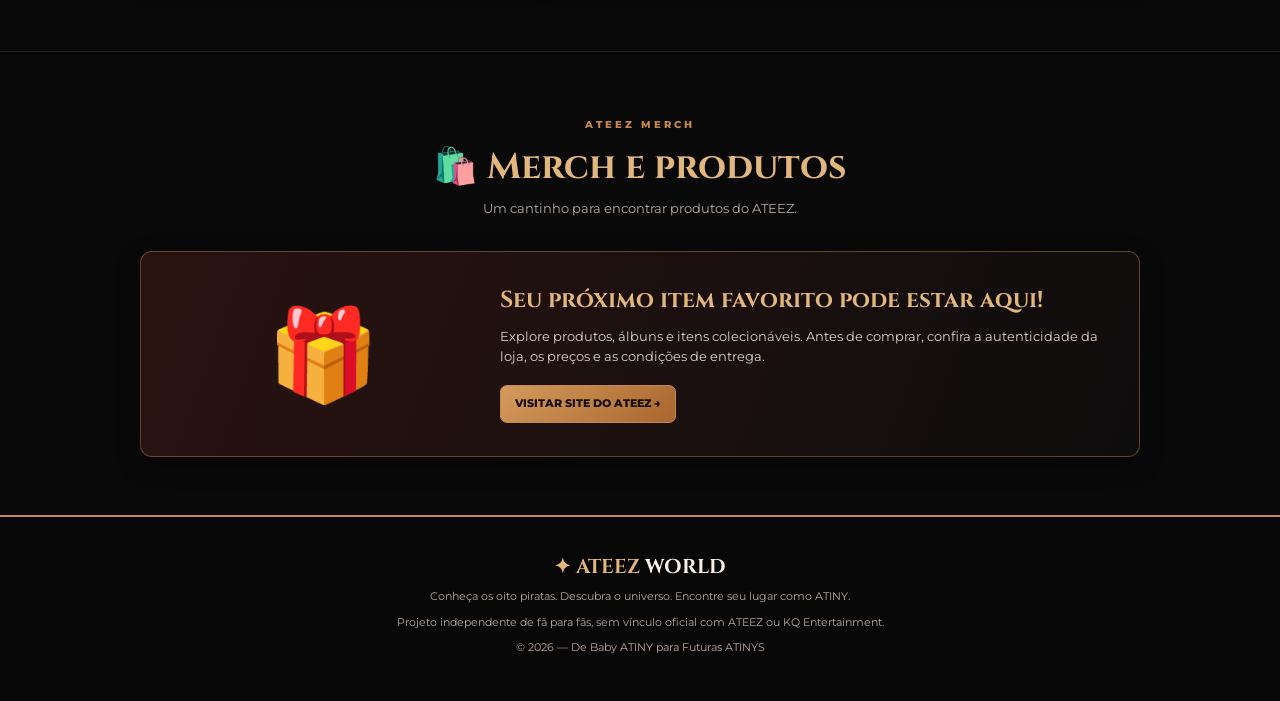
==== commit 19a5840e: "Golden Hour Pt.6 Atualizado" ====
--- a/index.html
+++ b/index.html
@@ -1,3 +1,4 @@
+
 <!DOCTYPE html>
 <html lang="pt-BR">
 <head>
@@ -30,6 +31,7 @@
         <a href="lore.html">Lore</a>
         <a href="#aniteez">ANITEEZ</a>
         <a href="#noticias">News</a>
+        <a href="golden-hour.html">GOLDEN HOUR : PART.6</a>
         <a href="#videos">Música</a>
         <a href="#conteudos">Conteúdos</a>
         <a href="#fromm">Fromm</a>
